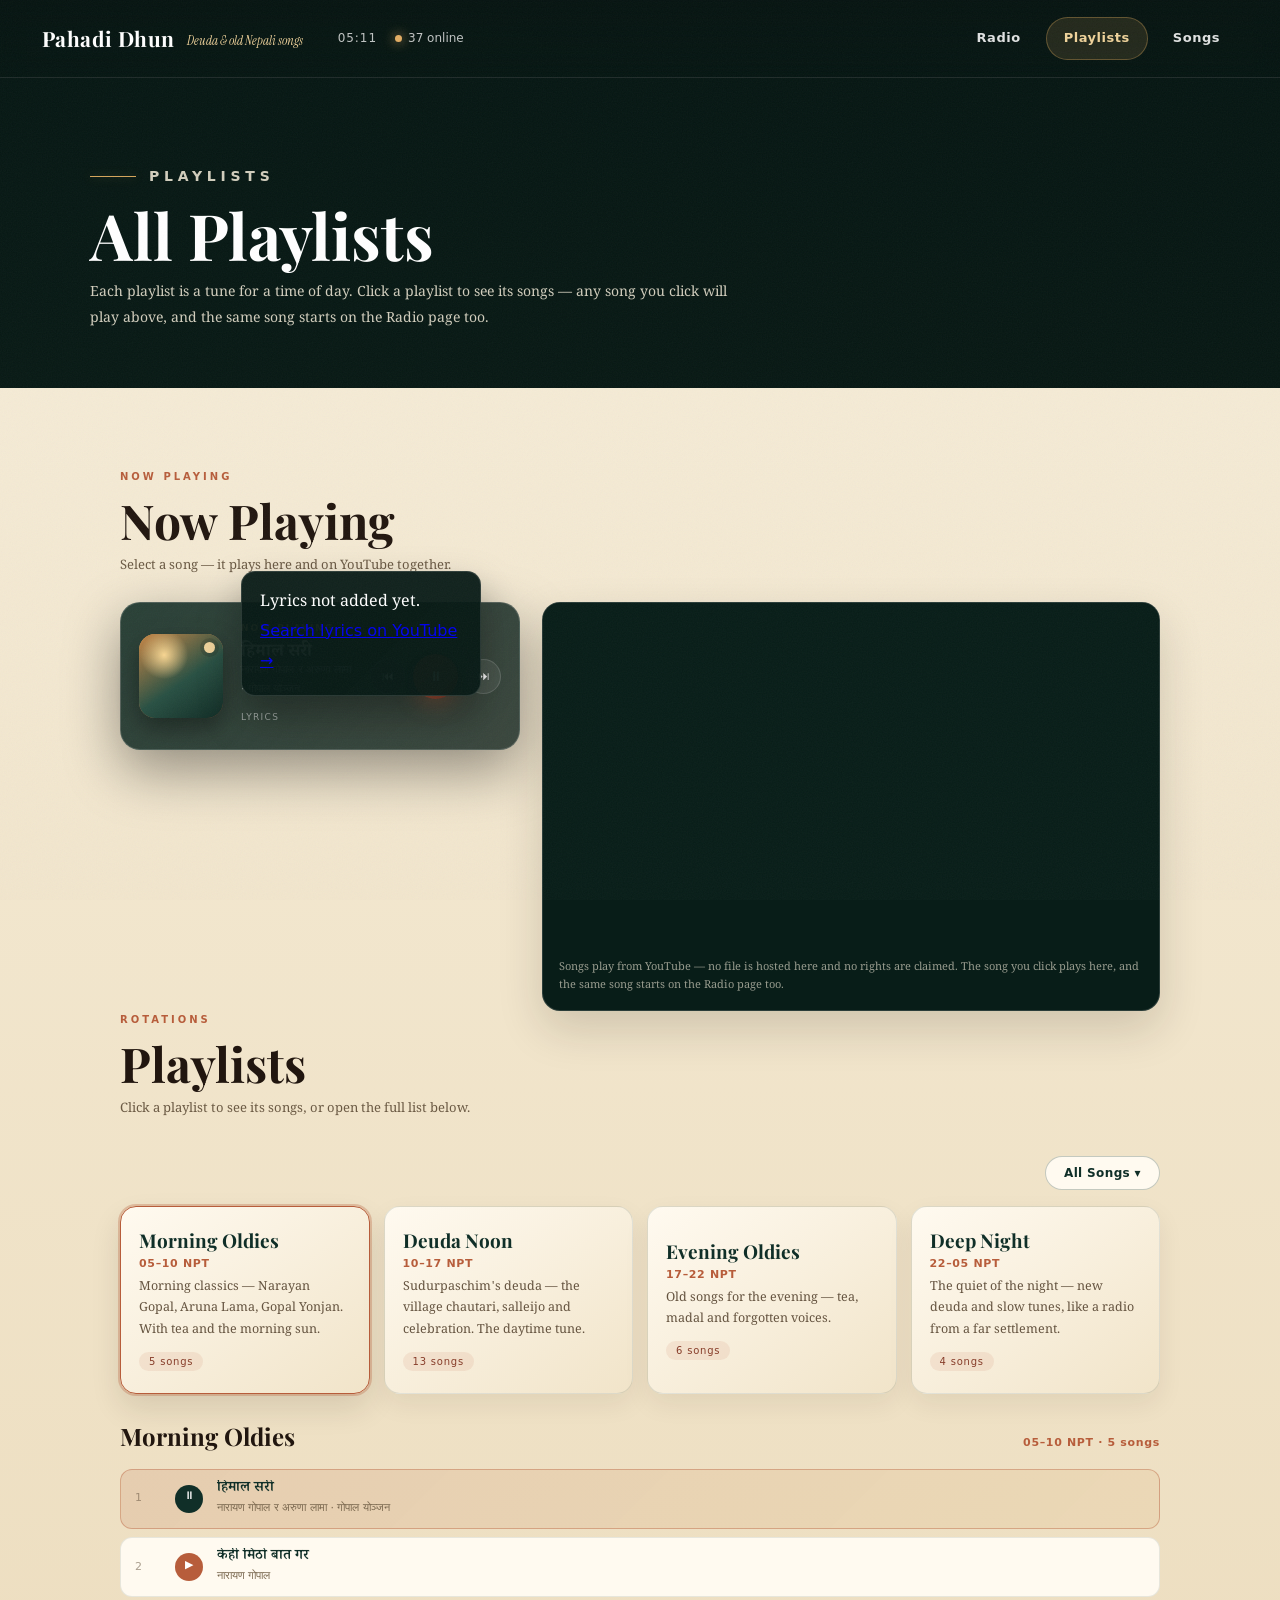
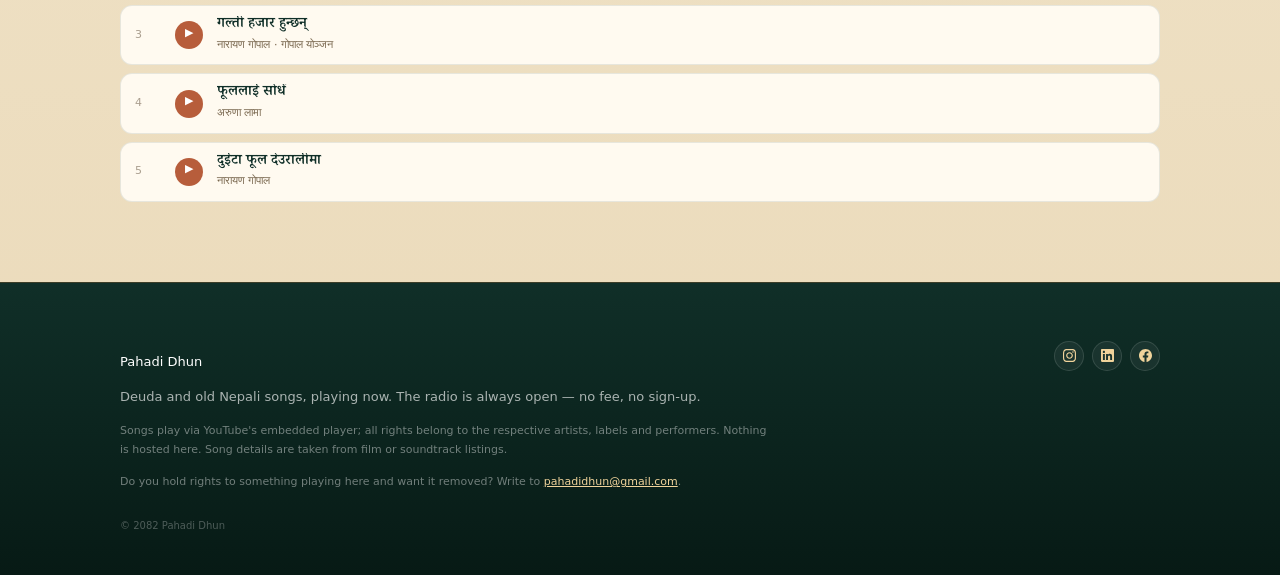
==== playlists.html @ c0a80d2a "Pahadi Dhun — deuda & old Nepali songs radio site" ====
<!DOCTYPE html>
<html lang="en">
<head>
<meta charset="UTF-8">
<meta name="viewport" content="width=device-width, initial-scale=1.0">
<title>Pahadi Dhun · Playlists</title>
<meta name="description" content="Pahadi Dhun — all playlists and songs. Sudurpaschimeli deuda and old Nepali songs. Click any song to play it from YouTube.">
<link rel="preconnect" href="https://fonts.googleapis.com">
<link rel="preconnect" href="https://fonts.gstatic.com" crossorigin>
<link href="https://fonts.googleapis.com/css2?family=Noto+Serif+Devanagari:wght@400;500;600;700&family=Instrument+Serif:ital@0;1&family=Playfair+Display:wght@500;600;700&display=swap" rel="stylesheet">
<link rel="stylesheet" href="styles.css">
<style>
/* ============ PLAYLISTS PAGE ============ */

.page-hero {
  padding: 150px 30px 55px;
  color: white;
  background:
    linear-gradient(180deg, rgba(5,20,17,.9), rgba(7,22,18,.84)),
    linear-gradient(135deg, #102f28, #081d18);
}
.page-hero-inner {
  max-width: 1100px;
  margin: 0 auto;
}
.page-hero .hero-eyebrow {
  margin-bottom: 12px;
}
.page-hero h1 {
  font-size: clamp(2.4rem, 6vw, 4rem);
  line-height: 1.05;
  color: white;
}
.page-hero p {
  max-width: 640px;
  margin-top: 14px;
  font-size: 14px;
  line-height: 1.8;
  color: rgba(255,247,227,.82);
}

.sub {
  display: block;
  margin-top: 8px;
  font-size: 13px;
  color: #6b5a44;
}

/* ---- player (override square layout from styles.css) ---- */
.player .section-head {
  margin-bottom: 24px;
}
.player-grid {
  display: grid;
  grid-template-columns: minmax(0, 400px) minmax(0, 1fr);
  gap: 22px;
  align-items: start;
}
.player .now-card {
  width: auto;
  height: auto;
  display: grid;
  grid-template-columns: 84px minmax(0, 1fr) auto;
  align-items: center;
  gap: 6px 18px;
  padding: 18px;
  border-radius: 20px;
}
.player .art {
  grid-column: 1;
  grid-row: 1 / 3;
  width: 84px;
  height: 84px;
}
.player .now-text {
  grid-column: 2;
  grid-row: 1;
  width: auto;
  text-align: left;
}
.player .now-text h3 {
  font-size: 18px;
}
.player .controls {
  grid-column: 3;
  grid-row: 1 / 3;
  flex-direction: row;
  justify-content: flex-end;
  width: auto;
  gap: 8px;
  align-self: center;
}
.player .lyrics {
  grid-column: 2;
  grid-row: 2;
  text-align: left;
  justify-self: start;
}
.player .lyrics-body {
  left: 0;
  right: auto;
  transform: none;
  bottom: calc(100% + 8px);
}

/* ---- youtube ---- */
.yt-wrap {
  border-radius: 18px;
  overflow: hidden;
  background: #081d18;
  border: 1px solid rgba(255,255,255,.14);
  box-shadow: 0 18px 45px rgba(30,22,12,.16);
}
.yt-wrap #player {
  position: relative;
  width: 100%;
  aspect-ratio: 16 / 9;
  background: #081d18;
}
.yt-wrap iframe {
  position: absolute;
  top: 0;
  left: 0;
  width: 100%;
  height: 100%;
  border: none;
}
.yt-note {
  padding: 10px 16px 14px;
  font-size: 11px;
  line-height: 1.65;
  color: rgba(255,247,227,.58);
}

/* ---- toolbar ---- */
.pl-toolbar {
  display: flex;
  justify-content: flex-end;
  margin-bottom: 16px;
}
.all-btn {
  border: 1px solid rgba(23,53,45,.25);
  background: #fffaf0;
  color: var(--forest);
  font-family: var(--font-ui);
  font-size: 12px;
  font-weight: 700;
  letter-spacing: .03em;
  padding: 9px 18px;
  border-radius: 30px;
  cursor: pointer;
  transition: .2s ease;
}
.all-btn:hover {
  background: var(--forest);
  color: white;
}
.all-btn.on {
  background: var(--clay);
  color: white;
  border-color: transparent;
}

/* ---- playlist cards ---- */
.pl-grid {
  display: grid;
  grid-template-columns: repeat(auto-fit, minmax(210px, 1fr));
  gap: 14px;
}
.pl-card {
  display: block;
  text-align: left;
  cursor: pointer;
  padding: 20px 18px;
  border-radius: 16px;
  background: linear-gradient(145deg, #fffaf0, #f1e4c9);
  border: 1px solid rgba(23,53,45,.12);
  box-shadow: 0 10px 26px rgba(40,30,20,.07);
  color: var(--forest);
  font-family: inherit;
  transition: transform .22s ease, box-shadow .22s ease, border-color .22s ease;
}
.pl-card:hover {
  transform: translateY(-4px);
  box-shadow: 0 18px 38px rgba(40,30,20,.14);
}
.pl-card.active {
  border-color: var(--clay);
  box-shadow: 0 0 0 2px rgba(183,93,59,.3), 0 14px 30px rgba(40,30,20,.12);
}
.pl-card h3 {
  font-size: 19px;
  margin-bottom: 4px;
}
.pl-time {
  font-family: var(--font-ui);
  font-size: 11px;
  font-weight: 700;
  letter-spacing: .06em;
  color: var(--clay);
}
.pl-blurb {
  margin-top: 8px;
  font-size: 12.5px;
  line-height: 1.7;
  color: #655440;
}
.pl-count {
  display: inline-block;
  margin-top: 10px;
  font-family: var(--font-ui);
  font-size: 10px;
  letter-spacing: .08em;
  color: var(--clay-dark);
  background: rgba(183,93,59,.1);
  padding: 4px 10px;
  border-radius: 20px;
}

/* ---- songs ---- */
.pl-body {
  margin-top: 22px;
}
.pl-open-head {
  display: flex;
  align-items: baseline;
  justify-content: space-between;
  gap: 12px;
  flex-wrap: wrap;
  margin-bottom: 12px;
}
.pl-open-head h3 {
  font-size: 24px;
}
.song-list {
  display: flex;
  flex-direction: column;
  gap: 8px;
}
.song {
  display: grid;
  grid-template-columns: 28px 30px minmax(0, 1fr) auto;
  align-items: center;
  gap: 12px;
  padding: 10px 14px;
  border-radius: 12px;
  background: #fffaf0;
  border: 1px solid rgba(23,53,45,.1);
  cursor: pointer;
  transition: .18s ease;
}
.song:hover {
  background: #f7efdc;
  transform: translateX(3px);
}
.song.playing {
  background: linear-gradient(135deg, rgba(183,93,59,.14), rgba(214,165,91,.12));
  border-color: rgba(183,93,59,.4);
}
.song-num {
  font-family: var(--font-ui);
  font-size: 11px;
  color: rgba(101,84,64,.55);
}
.song-play {
  display: inline-flex;
  align-items: center;
  justify-content: center;
  width: 28px;
  height: 28px;
  border-radius: 50%;
  font-size: 11px;
  background: var(--clay);
  color: white;
}
.song.playing .song-play {
  background: var(--forest);
}
.song-body {
  min-width: 0;
}
.song-title {
  font-size: 14.5px;
  line-height: 1.35;
  font-weight: 600;
  color: var(--forest);
  white-space: nowrap;
  overflow: hidden;
  text-overflow: ellipsis;
}
.song-artist {
  font-family: var(--font-ui);
  font-size: 11px;
  color: #7a684f;
}
.song-rot {
  font-family: var(--font-ui);
  font-size: 9px;
  text-transform: uppercase;
  letter-spacing: .08em;
  color: var(--clay-dark);
  background: rgba(183,93,59,.1);
  padding: 4px 9px;
  border-radius: 20px;
  white-space: nowrap;
}

@media (max-width: 900px) {
  .page-hero {
    padding: 140px 24px 45px;
  }
  .player-grid {
    grid-template-columns: 1fr;
  }
  .song {
    grid-template-columns: 24px 26px minmax(0, 1fr);
  }
  .song-rot {
    display: none;
  }
}

@media (max-width: 650px) {
  .page-hero {
    padding: 125px 18px 40px;
  }
  .player .now-card {
    grid-template-columns: 64px minmax(0, 1fr);
  }
  .player .art {
    grid-row: 1 / 3;
    width: 64px;
    height: 64px;
  }
  .player .now-text {
    grid-column: 2;
    grid-row: 1;
  }
  .player .controls {
    grid-column: 1 / -1;
    grid-row: 3;
    justify-content: center;
  }
  .player .lyrics {
    grid-column: 1 / -1;
    grid-row: 4;
    justify-self: start;
  }
  .song {
    grid-template-columns: 22px 26px minmax(0, 1fr);
    gap: 9px;
    padding: 9px 11px;
  }
  .song-title {
    font-size: 13px;
  }
  .all-btn {
    font-size: 11px;
    padding: 8px 14px;
  }
}
</style>
</head>
<body>

<header class="topbar">
  <a class="brand" href="index.html#radio">
    <span class="brand-mark" aria-hidden="true">Pahadi Dhun</span>
    <span class="brand-en">Deuda &amp; old Nepali songs</span>
  </a>
  <div class="topbar-meta">
    <span class="clock" id="clock">--:--</span>
    <span class="online" id="online">— online</span>
  </div>
  <nav class="topnav">
    <a href="index.html#radio">Radio</a>
    <a href="playlists.html" class="active">Playlists</a>
    <a href="playlists.html#songs">Songs</a>
  </nav>
</header>

<div class="page-hero">
  <div class="page-hero-inner">
    <p class="hero-eyebrow">Playlists</p>
    <h1>All Playlists</h1>
    <p>Each playlist is a tune for a time of day. Click a playlist to see its songs — any song you click will play above, and the same song starts on the Radio page too.</p>
  </div>
</div>

<main>
  <section class="player" id="player">
    <div class="section-head">
      <span class="kicker">Now playing</span>
      <h2>Now Playing</h2>
      <span class="sub">Select a song — it plays here and on YouTube together.</span>
    </div>
    <div class="player-grid">
      <div class="now-card">
        <div class="art" id="artWrap">
          <div class="art-inner" id="artInner">
            <span class="disc-hole"></span>
          </div>
        </div>
        <div class="now-text">
          <p class="now-label">Now playing</p>
          <h3 id="nowTitle">—</h3>
          <p class="now-artist" id="nowArtist">—</p>
        </div>
        <div class="controls">
          <button class="ctl" id="btnPrev" aria-label="Previous song">⏮</button>
          <button class="ctl primary" id="btnPlay" aria-label="Play / Pause">⏸</button>
          <button class="ctl" id="btnNext" aria-label="Next song">⏭</button>
        </div>
        <div class="lyrics" id="lyrics">
          <button type="button" class="lyrics-toggle" id="lyricsToggle">Lyrics</button>
          <div class="lyrics-body" id="lyricsBody"></div>
        </div>
      </div>
      <div class="yt-wrap">
        <div id="player"></div>
        <p class="yt-note">Songs play from YouTube — no file is hosted here and no rights are claimed. The song you click plays here, and the same song starts on the Radio page too.</p>
      </div>
    </div>
  </section>

  <section id="songs">
    <div class="section-head">
      <span class="kicker">Rotations</span>
      <h2>Playlists</h2>
      <span class="sub">Click a playlist to see its songs, or open the full list below.</span>
    </div>
    <div class="pl-toolbar">
      <button type="button" class="all-btn" id="btnAllSongs">All Songs ▾</button>
    </div>
    <div id="playlistBlocks"></div>
  </section>
</main>

<footer>
  <div class="footer-inner">
    <p class="footer-brand">Pahadi Dhun</p>
    <p>Deuda and old Nepali songs, playing now. The radio is always open — no fee, no sign-up.</p>
    <div class="footer-social">
      <a href="#" aria-label="Instagram" target="_blank" rel="noopener">
        <svg viewBox="0 0 24 24"><path fill-rule="evenodd" clip-rule="evenodd" d="M12 0C8.74 0 8.333.015 7.053.072 5.775.132 4.905.333 4.14.63c-.789.306-1.459.717-2.126 1.384S.935 3.35.63 4.14C.333 4.905.131 5.775.072 7.053.012 8.333 0 8.74 0 12s.015 3.667.072 4.947c.06 1.277.261 2.148.558 2.913.306.788.717 1.459 1.384 2.126.667.666 1.336 1.079 2.126 1.384.766.296 1.636.499 2.913.558C8.333 23.988 8.74 24 12 24s3.667-.015 4.947-.072c1.277-.06 2.148-.262 2.913-.558.788-.306 1.459-.718 2.126-1.384.666-.667 1.079-1.335 1.384-2.126.296-.765.499-1.636.558-2.913.06-1.28.072-1.687.072-4.947s-.015-3.667-.072-4.947c-.06-1.277-.262-2.149-.558-2.913-.306-.789-.718-1.459-1.384-2.126C21.319 1.347 20.651.935 19.86.63c-.765-.297-1.636-.499-2.913-.558C15.667.012 15.26 0 12 0zm0 2.16c3.203 0 3.585.016 4.85.071 1.17.055 1.805.249 2.227.415.562.217.96.477 1.382.896.419.42.679.819.896 1.381.164.422.36 1.057.413 2.227.057 1.266.07 1.646.07 4.85s-.015 3.585-.074 4.85c-.061 1.17-.256 1.805-.421 2.227-.224.562-.479.96-.899 1.382-.419.419-.824.679-1.38.896-.42.164-1.065.36-2.235.413-1.274.057-1.649.07-4.859.07-3.211 0-3.586-.015-4.859-.074-1.171-.061-1.816-.256-2.236-.421-.569-.224-.96-.479-1.379-.899-.421-.419-.69-.824-.9-1.38-.165-.42-.359-1.065-.42-2.235-.045-1.26-.061-1.649-.061-4.844 0-3.196.016-3.586.061-4.861.061-1.17.255-1.814.42-2.234.21-.57.479-.96.9-1.381.419-.419.81-.689 1.379-.898.42-.166 1.051-.361 2.221-.421 1.275-.045 1.65-.06 4.859-.06l.045.03zm0 3.678c-3.405 0-6.162 2.76-6.162 6.162 0 3.405 2.76 6.162 6.162 6.162 3.405 0 6.162-2.76 6.162-6.162 0-3.405-2.76-6.162-6.162-6.162zM12 16c-2.21 0-4-1.79-4-4s1.79-4 4-4 4 1.79 4 4-1.79 4-4 4zm7.846-10.405c0 .795-.646 1.44-1.44 1.44-.795 0-1.44-.646-1.44-1.44 0-.794.646-1.439 1.44-1.439.793-.001 1.44.645 1.44 1.439z"/></svg>
      </a>
      <a href="#" aria-label="LinkedIn" target="_blank" rel="noopener">
        <svg viewBox="0 0 24 24"><path fill-rule="evenodd" clip-rule="evenodd" d="M20.447 20.452h-3.554v-5.569c0-1.328-.027-3.037-1.852-3.037-1.853 0-2.136 1.445-2.136 2.939v5.667H9.351V9h3.414v1.561h.046c.477-.9 1.637-1.85 3.37-1.85 3.601 0 4.267 2.37 4.267 5.455v6.286zM5.337 7.433c-1.144 0-2.063-.926-2.063-2.065 0-1.138.92-2.063 2.063-2.063 1.14 0 2.064.925 2.064 2.063 0 1.139-.925 2.065-2.064 2.065zm1.782 13.019H3.555V9h3.564v11.452zM22.225 0H1.771C.792 0 0 .774 0 1.729v20.542C0 23.227.792 24 1.771 24h20.451C23.2 24 24 23.227 24 22.271V1.729C24 .774 23.2 0 22.222 0h.003z"/></svg>
      </a>
      <a href="#" aria-label="Facebook" target="_blank" rel="noopener">
        <svg viewBox="0 0 24 24"><path fill-rule="evenodd" clip-rule="evenodd" d="M24 12.073c0-6.627-5.373-12-12-12s-12 5.373-12 12c0 5.99 4.388 10.954 10.125 11.854v-8.385H7.078v-3.47h3.047V9.43c0-3.007 1.792-4.669 4.533-4.669 1.312 0 2.686.235 2.686.235v2.953H15.83c-1.491 0-1.956.925-1.956 1.874v2.25h3.328l-.532 3.47h-2.796v8.385C19.612 23.027 24 18.062 24 12.073z"/></svg>
      </a>
    </div>
    <p class="small">Songs play via YouTube's embedded player; all rights belong to the respective artists, labels and performers. Nothing is hosted here. Song details are taken from film or soundtrack listings.</p>
    <p class="small">Do you hold rights to something playing here and want it removed? Write to <a href="mailto:pahadidhun@gmail.com">pahadidhun@gmail.com</a>.</p>
    <p class="tiny">© 2082 Pahadi Dhun</p>
  </div>
</footer>

<script src="songs.js"></script>
<script src="playlists.js"></script>
</body>
</html>
---- styles.css ----
/* =========================================================
   PAHADI DHUN
   CINEMATIC HILL RADIO WEBSITE
   ========================================================= */

:root {
  --ink: #21160f;

  --paper: #ead9b8;
  --paper-2: #f7efdc;
  --cream: #f8f0dd;

  --forest: #102f28;
  --forest-dark: #081d18;

  --gold: #d6a55b;
  --gold-light: #f0d39b;

  --clay: #b75d3b;
  --clay-dark: #873d2a;

  --white: #fffaf0;

  --line: rgba(255,255,255,.16);

  --font-ui:
    "Segoe UI",
    system-ui,
    -apple-system,
    sans-serif;
}


/* =========================================================
   RESET
   ========================================================= */

* {
  margin: 0;
  padding: 0;
  box-sizing: border-box;
}

html {
  scroll-behavior: smooth;
  scroll-padding-top: 80px;
}

body {
  font-family:
    "Noto Serif Devanagari",
    Georgia,
    serif;

  color: var(--ink);

  background:
    linear-gradient(
      180deg,
      #f7efdc,
      #ead9b8
    );

  line-height: 1.7;

  overflow-x: hidden;
}


/* =========================================================
   TYPOGRAPHY
   ========================================================= */

h1,
h2,
h3,
.brand-mark,
.footer-brand {
  font-family:
    "Playfair Display",
    "Noto Serif Devanagari",
    Georgia,
    serif;
}

button,
a {
  font-family: var(--font-ui);
}


/* =========================================================
   FILM GRAIN
   ========================================================= */

body::after {
  content: "";

  position: fixed;
  inset: 0;

  pointer-events: none;

  z-index: 9999;

  opacity: .045;

  background-image:
    url("data:image/svg+xml,%3Csvg xmlns='http://www.w3.org/2000/svg' width='180' height='180'%3E%3Cfilter id='n'%3E%3CfeTurbulence type='fractalNoise' baseFrequency='.8' numOctaves='2' stitchTiles='stitch'/%3E%3C/filter%3E%3Crect width='100%25' height='100%25' filter='url(%23n)'/%3E%3C/svg%3E");
}


/* =========================================================
   TOP BAR
   ========================================================= */

.topbar {

  position: fixed;

  top: 0;
  left: 0;
  right: 0;

  z-index: 100;

  height: 78px;

  display: flex;

  align-items: center;

  padding: 0 42px;

  gap: 35px;

  color: white;

  background:
    linear-gradient(
      180deg,
      rgba(7,20,17,.78),
      rgba(7,20,17,.20)
    );

  backdrop-filter: blur(10px);

  -webkit-backdrop-filter: blur(10px);

  border-bottom:
    1px solid rgba(255,255,255,.10);

  transition:
    background .3s ease;
}


/* brand */

.brand {

  display: flex;

  align-items: center;

  gap: 12px;

  text-decoration: none;

  color: white;

  min-width: 230px;
}

.brand-symbol {

  color: var(--gold);

  font-size: 30px;

  line-height: 1;
}

.brand-text {

  display: flex;

  flex-direction: column;

  line-height: 1.05;
}

.brand-mark {

  font-size: 21px;

  font-weight: 700;

  letter-spacing: .02em;
}

.brand-en {

  margin-top: 5px;

  font-family:
    "Instrument Serif",
    Georgia,
    serif;

  font-style: italic;

  color: var(--gold-light);

  font-size: 13px;
}


/* navigation */

.topnav {

  display: flex;

  align-items: center;

  gap: 7px;

  margin-left: auto;
}

.topnav a {

  color: rgba(255,255,255,.88);

  text-decoration: none;

  font-size: 13px;

  font-weight: 600;

  letter-spacing: .04em;

  padding: 9px 17px;

  border-radius: 30px;

  border:
    1px solid transparent;

  transition:
    .25s ease;
}

.topnav a:hover {

  color: white;

  background:
    rgba(255,255,255,.10);
}

.topnav a.active {

  color: var(--gold-light);

  background:
    rgba(214,165,91,.14);

  border-color:
    rgba(214,165,91,.35);
}


/* clock */

.topbar-meta {

  display: flex;

  align-items: center;

  gap: 18px;

  font-family: var(--font-ui);

  font-size: 12px;

  color:
    rgba(255,255,255,.75);

  white-space: nowrap;
}

.clock {

  letter-spacing: .08em;
}

.online::before {

  content: "";

  display: inline-block;

  width: 7px;
  height: 7px;

  margin-right: 6px;

  border-radius: 50%;

  background: #e2ad63;

  box-shadow:
    0 0 12px rgba(226,173,99,.9);

  animation:
    onlinePulse 2s infinite;
}

@keyframes onlinePulse {

  0%,100% {
    opacity: 1;
  }

  50% {
    opacity: .4;
  }
}


/* =========================================================
   HERO
   ========================================================= */

.hero {

  position: relative;

  min-height: 100vh;

  min-height: 900px;

  display: flex;

  flex-direction: column;

  justify-content: center;

  overflow: hidden;

  color: white;

  padding:
    130px
    clamp(30px, 7vw, 110px)
    50px;
}


/* actual uploaded image */

.hero-background {

  position: absolute;

  inset: 0;

  z-index: 0;

  background-image:
    url("images/sudur.png");

  background-size: cover;

  background-position:
    center center;

  background-repeat: no-repeat;

  transform: scale(1.01);

}


/* cinematic color treatment */

.hero-overlay {

  position: absolute;

  inset: 0;

  z-index: 1;

  background:

    linear-gradient(
      90deg,
      rgba(5,22,18,.80) 0%,
      rgba(8,28,22,.42) 35%,
      rgba(8,28,22,.08) 72%,
      rgba(5,18,15,.28) 100%
    ),

    linear-gradient(
      180deg,
      rgba(5,20,17,.40) 0%,
      transparent 25%,
      transparent 52%,
      rgba(7,20,16,.76) 100%
    );
}


/* golden cinematic glow */

.hero::before {

  content: "";

  position: absolute;

  width: 700px;
  height: 700px;

  left: -230px;
  top: 10%;

  z-index: 2;

  background:
    radial-gradient(
      circle,
      rgba(241,167,72,.22),
      transparent 68%
    );

  pointer-events: none;
}


/* subtle grain */

.hero-grain {

  position: absolute;

  inset: 0;

  z-index: 3;

  pointer-events: none;

  opacity: .12;

  background-image:
    url("data:image/svg+xml,%3Csvg xmlns='http://www.w3.org/2000/svg' width='150' height='150'%3E%3Cfilter id='noise'%3E%3CfeTurbulence type='fractalNoise' baseFrequency='.9' numOctaves='2'/%3E%3C/filter%3E%3Crect width='100%25' height='100%25' filter='url(%23noise)' opacity='.35'/%3E%3C/svg%3E");
}


/* =========================================================
   HERO CONTENT
   ========================================================= */

.hero-content {

  position: relative;

  z-index: 10;

  width: min(700px, 100%);

  margin-top: -90px;
}


/* eyebrow */

.hero-eyebrow {

  display: flex;

  align-items: center;

  gap: 13px;

  margin-bottom: 20px;

  font-family: var(--font-ui);

  font-size: 11px;

  font-weight: 700;

  letter-spacing: .34em;

  text-transform: uppercase;

  color: var(--gold-light);
}

.hero-eyebrow::before {

  content: "";

  width: 46px;

  height: 1px;

  background: var(--gold);

  box-shadow:
    0 0 10px rgba(214,165,91,.4);
}


/* main title */

.hero h1 {

  font-size:
    clamp(4rem, 9vw, 8.5rem);

  line-height: .92;

  font-weight: 700;

  letter-spacing: -.045em;

  color: white;

  text-shadow:
    0 8px 40px rgba(0,0,0,.45);
}


/* tagline */

.hero-tagline {

  margin-top: 18px;

  font-family:
    "Instrument Serif",
    Georgia,
    serif;

  font-style: italic;

  font-size:
    clamp(1.8rem, 4vw, 3rem);

  line-height: 1;

  color: var(--gold-light);

  text-shadow:
    0 3px 22px rgba(0,0,0,.45);
}


/* description */

.hero-sub {

  max-width: 570px;

  margin-top: 23px;

  font-size: 15px;

  line-height: 1.8;

  color:
    rgba(255,247,227,.88);

  text-shadow:
    0 2px 12px rgba(0,0,0,.55);
}


/* =========================================================
   BADGES
   ========================================================= */

.hero-badges {

  display: flex;

  flex-wrap: wrap;

  gap: 9px;

  margin-top: 25px;
}

.badge {

  display: inline-flex;

  align-items: center;

  gap: 7px;

  padding: 8px 15px;

  border-radius: 30px;

  font-family: var(--font-ui);

  font-size: 11px;

  letter-spacing: .05em;

  color:
    rgba(255,255,255,.88);

  background:
    rgba(9,29,24,.34);

  border:
    1px solid rgba(255,255,255,.20);

  backdrop-filter:
    blur(8px);

  -webkit-backdrop-filter:
    blur(8px);
}

.badge strong {

  color: var(--gold-light);
}


/* =========================================================
   CTA
   ========================================================= */

.cta {

  display: inline-flex;

  align-items: center;

  gap: 13px;

  margin-top: 28px;

  padding: 13px 24px;

  border-radius: 40px;

  color: white;

  text-decoration: none;

  font-family: var(--font-ui);

  font-size: 13px;

  font-weight: 700;

  letter-spacing: .03em;

  background:
    linear-gradient(
      135deg,
      var(--clay),
      var(--clay-dark)
    );

  box-shadow:
    0 14px 32px rgba(0,0,0,.32);

  transition:
    transform .25s ease,
    box-shadow .25s ease;
}

.cta:hover {

  transform:
    translateY(-3px);

  box-shadow:
    0 19px 38px rgba(0,0,0,.42);
}

.cta-arrow {

  font-size: 18px;

  transition:
    transform .25s ease;
}

.cta:hover .cta-arrow {

  transform:
    translateX(4px);
}


/* =========================================================
   CATEGORY BUTTONS (HERO)
   ========================================================= */

.hero-cats {

  position: absolute;

  left: clamp(30px, 7vw, 110px);

  bottom: 40px;

  z-index: 15;

  display: flex;

  flex-wrap: wrap;

  gap: 8px;

  max-width: 46vw;
}

.hero-cat {

  display: inline-flex;

  align-items: center;

  gap: 6px;

  border:
    1px solid rgba(255,255,255,.22);

  background:
    rgba(9,29,24,.45);

  backdrop-filter:
    blur(8px);

  -webkit-backdrop-filter:
    blur(8px);

  color:
    rgba(255,247,227,.92);

  font-family: var(--font-ui);

  font-size: 11px;

  font-weight: 600;

  letter-spacing: .04em;

  padding: 6px 13px;

  border-radius: 30px;

  cursor: pointer;

  transition:
    transform .2s ease,
    background .2s ease,
    box-shadow .2s ease;
}

.hero-cat:hover {

  background:
    rgba(214,165,91,.22);

  transform:
    translateY(-2px);
}

.hero-cat.active {

  color: white;

  border-color: transparent;

  background:
    linear-gradient(
      135deg,
      var(--clay),
      var(--clay-dark)
    );

  box-shadow:
    0 6px 18px rgba(183,93,59,.35);
}

.hero-cat-count {

  color: var(--gold-light);

  font-size: 9px;

  opacity: .85;
}


/* =========================================================
   PLAYER
   ========================================================= */

.player-section {

  position: absolute;

  z-index: 20;

  left: auto;

  right: clamp(30px, 7vw, 110px);

  bottom: 40px;
}

.player-grid {

  width: auto;
}


/* glass player */

.now-card {

  display: flex;

  flex-direction: column;

  align-items: center;

  justify-content: space-between;

  width: 270px;
  height: 270px;

  gap: 4px;

  padding: 16px 18px 14px;

  border-radius: 26px;

  color: white;

  background:
    linear-gradient(
      135deg,
      rgba(12,40,33,.88),
      rgba(7,26,22,.78)
    );

  border:
    1px solid rgba(255,255,255,.16);

  box-shadow:
    0 20px 55px rgba(0,0,0,.4);

  backdrop-filter:
    blur(18px) saturate(1.2);

  -webkit-backdrop-filter:
    blur(18px) saturate(1.2);
}


/* =========================================================
   ALBUM ART
   ========================================================= */

.art {

  position: relative;

  width: 74px;
  height: 74px;

  overflow: hidden;

  flex-shrink: 0;

  border-radius: 16px;

  background:
    linear-gradient(
      145deg,
      #d5a05c,
      #743a29
    );

  box-shadow:
    0 10px 25px rgba(0,0,0,.4);
}

.art-inner {

  position: absolute;

  inset: 0;

  overflow: hidden;

  background:

    radial-gradient(
      circle at 30% 25%,
      rgba(255,220,150,.95),
      transparent 28%
    ),

    linear-gradient(
      145deg,
      #c88645,
      #285043 55%,
      #102b24
    );
}

.art-overlay {

  position: absolute;

  inset: 0;

  background:
    linear-gradient(
      180deg,
      transparent 25%,
      rgba(0,0,0,.62)
    );
}

.art-title {

  position: absolute;

  left: 9px;
  bottom: 8px;

  display: flex;

  flex-direction: column;

  color: white;

  line-height: .85;

  text-shadow:
    0 2px 10px rgba(0,0,0,.5);
}

.art-title span {

  font-family: var(--font-ui);

  font-size: 5px;

  letter-spacing: .22em;
}

.art-title strong {

  font-family:
    "Playfair Display",
    Georgia,
    serif;

  font-size: 12px;

  letter-spacing: .03em;
}

.disc-hole {

  position: absolute;

  width: 11px;
  height: 11px;

  top: 8px;
  right: 8px;

  border-radius: 50%;

  background:
    var(--gold-light);

  box-shadow:
    0 0 0 4px rgba(0,0,0,.12);
}


/* =========================================================
   SONG INFORMATION
   ========================================================= */

.now-body {

  min-width: 0;

  width: 100%;

  text-align: center;
}

.now-label {

  font-family: var(--font-ui);

  font-size: 9px;

  font-weight: 700;

  letter-spacing: .22em;

  text-transform: uppercase;

  color: var(--gold-light);
}

.now-text h3 {

  margin-top: 3px;

  font-size: 16px;

  line-height: 1.2;

  white-space: nowrap;

  overflow: hidden;

  text-overflow: ellipsis;
}

.now-artist {

  color:
    rgba(255,255,255,.65);

  font-family: var(--font-ui);

  font-size: 11px;
}

.now-sub {

  display: flex;

  align-items: center;

  justify-content: center;

  gap: 8px;

  margin-top: 3px;
}

.now-rotation {

  color:
    rgba(255,255,255,.48);

  font-family: var(--font-ui);

  font-size: 9px;

  text-transform: uppercase;

  letter-spacing: .12em;
}


/* =========================================================
   EQUALIZER
   ========================================================= */

.eq {

  display: inline-flex;

  align-items: flex-end;

  gap: 2px;

  height: 11px;
}

.eq i {

  width: 3px;

  height: 100%;

  border-radius: 3px;

  background: var(--clay);

  animation:
    equalizer 1s ease-in-out infinite;

  animation-play-state: paused;
}

.eq i:nth-child(2) {
  animation-delay: .15s;
}

.eq i:nth-child(3) {
  animation-delay: .30s;
}

.eq i:nth-child(4) {
  animation-delay: .45s;
}

.art.playing ~ .now-body .eq i {
  animation-play-state: running;
}

@keyframes equalizer {

  0%,100% {
    transform: scaleY(.25);
  }

  50% {
    transform: scaleY(1);
  }
}


/* =========================================================
   PROGRESS
   ========================================================= */

.progress {

  display: flex;

  align-items: center;

  gap: 8px;

  margin-top: 2px;

  width: 100%;
}

.progress-time {

  font-family: var(--font-ui);

  font-size: 8px;

  color:
    rgba(255,255,255,.42);

  white-space: nowrap;
}

.progress-track {

  flex: 1;

  height: 3px;

  overflow: hidden;

  border-radius: 20px;

  background:
    rgba(255,255,255,.14);
}

.progress-fill {

  display: block;

  width: 34%;

  height: 100%;

  background:
    linear-gradient(
      90deg,
      var(--clay),
      var(--gold)
    );
}


/* =========================================================
   CONTROLS
   ========================================================= */

.controls {

  display: flex;

  flex-direction: column;

  align-items: center;

  gap: 4px;

  width: 100%;
}

.controls-meta {

  display: flex;

  align-items: center;

  justify-content: space-between;

  gap: 12px;

  width: 100%;
}

.controls-main {

  display: flex;

  align-items: center;

  gap: 8px;
}


/* buttons */

.ctl {

  width: 35px;
  height: 35px;

  display: inline-flex;

  align-items: center;
  justify-content: center;

  border-radius: 50%;

  border:
    1px solid rgba(255,255,255,.15);

  color: white;

  background:
    rgba(255,255,255,.07);

  cursor: pointer;

  font-size: 12px;

  transition:
    .2s ease;
}

.ctl:hover {

  background:
    rgba(255,255,255,.16);

  transform:
    translateY(-2px);
}

.ctl.primary {

  width: 45px;
  height: 45px;

  font-size: 14px;

  border: none;

  background:
    linear-gradient(
      135deg,
      var(--clay),
      var(--clay-dark)
    );

  box-shadow:
    0 7px 20px rgba(183,93,59,.4);
}


/* live */

.live {

  display: flex;

  align-items: center;

  gap: 6px;

  font-family: var(--font-ui);

  font-size: 9px;

  font-weight: 700;

  text-transform: uppercase;

  letter-spacing: .15em;

  color: var(--gold-light);
}

.live-dot {

  width: 6px;
  height: 6px;

  border-radius: 50%;

  background: var(--clay);

  box-shadow:
    0 0 10px rgba(183,93,59,.9);

  animation:
    livePulse 1.8s infinite;
}

@keyframes livePulse {

  0%,100% {
    opacity: 1;
  }

  50% {
    opacity: .4;
  }
}


/* =========================================================
   LYRICS
   ========================================================= */

.lyrics {

  position: relative;

  text-align: center;

  margin-top: 0;
}

.lyrics-toggle {

  border: none;

  background: none;

  color:
    rgba(255,255,255,.55);

  cursor: pointer;

  font-family: var(--font-ui);

  font-size: 9px;

  text-transform: uppercase;

  letter-spacing: .15em;
}

.lyrics-toggle:hover {

  color: var(--gold-light);
}

.lyrics-body {

  display: none;

  position: absolute;

  left: 50%;

  right: auto;

  transform: translateX(-50%);

  bottom: calc(100% + 10px);

  width: 240px;

  max-height: 250px;

  overflow-y: auto;

  padding: 18px;

  border-radius: 14px;

  background:
    rgba(8,25,21,.96);

  border:
    1px solid rgba(255,255,255,.13);

  box-shadow:
    0 20px 40px rgba(0,0,0,.35);
}

.lyrics.open .lyrics-body {
  display: block;
}

.lyrics-text {

  color:
    rgba(255,255,255,.82);

  font-size: 13px;

  line-height: 1.9;
}


/* =========================================================
   HIDDEN PLAYER
   ========================================================= */

.player-hidden {

  position: absolute;

  width: 1px;
  height: 1px;

  left: -9999px;

  overflow: hidden;

  opacity: 0;

  pointer-events: none;
}


/* =========================================================
   REVEAL ANIMATION
   ========================================================= */

.reveal {

  opacity: 0;

  transform:
    translateY(22px);

  transition:
    opacity .8s cubic-bezier(.22,1,.36,1),
    transform .8s cubic-bezier(.22,1,.36,1);
}

.reveal.in {

  opacity: 1;

  transform: none;
}


/* =========================================================
   MAIN CONTENT
   ========================================================= */

main {

  max-width: 1100px;

  margin: auto;

  padding:
    80px 30px;
}

.story {

  margin: 0;

  color:
    var(--ink);

  background:
    transparent;

  border-top: none;
}

.story-inner {

  max-width: 1100px;

  margin: auto;

  padding:
    38px 30px 46px;

  text-align: center;
}

.story-inner .section-head,
.story-inner .story-grid {

  text-align: left;
}

.story .kicker {

  color: var(--clay);
}

.story .section-head h2 {

  color: var(--forest);

  font-size:
    clamp(1.5rem, 3.5vw, 2rem);

  line-height: 1.2;
}

/* story header row (title + slide button) */

.story-head {

  display: flex;

  align-items: flex-end;

  justify-content: space-between;

  gap: 16px;

  margin-bottom: 24px;
}

.story-head .section-head {

  margin-bottom: 0;
}

.story-slide-btn {

  margin-top: 0;

  padding: 9px 16px;

  font-size: 11px;

  gap: 8px;

  flex: 0 0 auto;
}

.section-head {

  margin-bottom: 35px;
}

.kicker {

  display: block;

  margin-bottom: 8px;

  color: var(--clay);

  font-family: var(--font-ui);

  font-size: 10px;

  font-weight: 700;

  letter-spacing: .3em;

  text-transform: uppercase;
}

.section-head h2 {

  font-size:
    clamp(2rem,5vw,3rem);

  line-height: 1.15;
}


/* story cards — sliding carousel */

.story-grid {

  display: flex;

  gap: 16px;

  padding:
    6px 2px 10px;

  overflow-x: auto;

  scroll-snap-type: x mandatory;

  scrollbar-width: none;

  -ms-overflow-style: none;
}

.story-grid::-webkit-scrollbar {

  display: none;
}

.story-grid .story-card {

  flex: 0 0 calc((100% - 48px) / 4);

  scroll-snap-align: start;
}

.story-card {

  padding: 24px 22px;

  border-radius: 16px;

  background:
    linear-gradient(
      145deg,
      #fffaf0,
      #f1e4c9
    );

  border:
    1px solid rgba(23,53,45,.12);

  box-shadow:
    0 12px 30px rgba(40,30,20,.08);

  transition:
    transform .25s ease,
    box-shadow .25s ease;
}

.story-card:hover {

  transform:
    translateY(-5px);

  box-shadow:
    0 20px 40px rgba(40,30,20,.14);
}

.story-card.accent {

  background:
    linear-gradient(
      145deg,
      #f7e4d6,
      #f5ecd9
    );
}

.story-tag {

  display: inline-block;

  margin-bottom: 10px;

  color: var(--clay);

  font-family: var(--font-ui);

  font-size: 10px;

  font-weight: 700;

  letter-spacing: .22em;

  text-transform: uppercase;
}

.story-card h3 {

  color: var(--forest);

  font-size: 18px;

  line-height: 1.3;

  margin-bottom: 8px;
}

.story-card p {

  color: #655440;

  font-size: 13px;

  line-height: 1.7;
}


/* =========================================================
   HOMESICK SECTION
   ========================================================= */

.story + .story {

  margin-top: 70px;
}

.homesick {

  margin-top: 70px;

  padding:
    60px 40px;

  text-align: center;

  color: white;

  border-radius: 26px;

  background:

    linear-gradient(
      160deg,
      rgba(16,47,40,.97),
      rgba(8,29,24,.97)
    ),

    radial-gradient(
      circle at 70% 20%,
      rgba(214,165,91,.18),
      transparent 60%
    );

  border:
    1px solid rgba(214,165,91,.28);

  box-shadow:
    0 24px 60px rgba(40,30,20,.18);
}

.homesick h2 {

  font-size:
    clamp(2rem,5vw,3rem);

  color: white;
}

.homesick-line {

  margin-top: 14px;

  font-family:
    "Instrument Serif",
    Georgia,
    serif;

  font-style: italic;

  font-size: 1.4rem;

  color: var(--gold-light);
}

.homesick p {

  max-width: 640px;

  margin: 18px auto 0;

  font-size: 14px;

  line-height: 1.9;

  color:
    rgba(255,247,227,.82);
}

.homesick .homesick-moods {

  font-family: var(--font-ui);

  font-size: 11px;

  letter-spacing: .12em;

  text-transform: uppercase;

  color: var(--gold-light);
}

.homesick .homesick-last {

  color: white;

  font-weight: 600;
}


/* =========================================================
   SLIDE BUTTON
   ========================================================= */

.slide-btn {

  display: inline-flex;

  align-items: center;

  gap: 10px;

  margin-top: 24px;

  padding: 13px 26px;

  border: none;

  border-radius: 40px;

  color: white;

  font-family: var(--font-ui);

  font-size: 13px;

  font-weight: 700;

  letter-spacing: .04em;

  background:
    linear-gradient(
      135deg,
      var(--clay),
      var(--clay-dark)
    );

  box-shadow:
    0 14px 32px rgba(0,0,0,.32);

  cursor: pointer;

  transition:
    transform .25s ease,
    box-shadow .25s ease;
}
.slide-btn:hover {

  transform:
    translateY(-3px);

  box-shadow:
    0 19px 38px rgba(0,0,0,.42);
}


/* =========================================================
   FOOTER
   ========================================================= */

footer {

  color:
    rgba(255,255,255,.65);

  background:
    linear-gradient(
      180deg,
      #102f28,
      #071a15
    );

  margin-top: 0;

  border-top:
    1px solid rgba(214,165,91,.25);
}

.footer-inner {

  position: relative;

  max-width: 1100px;

  margin: auto;

  padding:
    55px 30px 40px;
}

.footer-brand {

  color: white;

  font-size: 25px;
}

.footer-inner p {

  max-width: 650px;

  margin-top: 12px;

  font-family: var(--font-ui);

  font-size: 13px;

  line-height: 1.8;
}

.footer-inner .small {

  color:
    rgba(255,255,255,.42);

  font-size: 11px;
}

.footer-inner .tiny {

  color:
    rgba(255,255,255,.28);

  font-size: 10px;

  margin-top: 25px;
}

.footer-social {

  position: absolute;

  top: 58px;

  right: 30px;

  display: flex;

  gap: 8px;
}

.footer-social a {

  display: inline-flex;

  align-items: center;
  justify-content: center;

  width: 30px;
  height: 30px;

  border-radius: 50%;

  color: var(--gold-light);

  background:
    rgba(255,255,255,.05);

  border:
    1px solid rgba(255,255,255,.12);

  transition:
    transform .2s ease,
    color .2s ease,
    background .2s ease;
}

.footer-social a:hover {

  color: white;

  background:
    rgba(214,165,91,.25);

  transform:
    translateY(-2px);
}

.footer-social svg {

  width: 13px;
  height: 13px;

  fill: currentColor;
}

footer a {

  color: var(--gold-light);
}


/* =========================================================
   RESPONSIVE — TABLET
   ========================================================= */

@media (max-width: 900px) {

  .topbar {

    padding:
      0 20px;
  }

  .topbar-meta {

    display: none;
  }

  .hero {

    min-height: 100vh;

    padding:
      120px 30px 250px;
  }

  .hero-content {

    margin-top: 0;
  }

  .hero h1 {

    font-size:
      clamp(3.5rem,11vw,6rem);
  }

  .player-section {

    left: auto;

    right: 20px;

    bottom: 25px;
  }

  .hero-cats {

    left: 20px;

    bottom: 25px;

    max-width:
      calc(100vw - 290px);
  }

  .now-card {

    width: 240px;
    height: 240px;

    gap: 4px;

    padding: 14px 15px 12px;
  }

  .art {

    width: 70px;
    height: 70px;
  }

  .story-grid .story-card {

    flex-basis: calc(50% - 8px);
  }
}


/* =========================================================
   RESPONSIVE — MOBILE
   ========================================================= */

@media (max-width: 650px) {

  .topbar {

    height: 65px;

    padding:
      0 15px;

    gap: 10px;
  }

  .brand {

    min-width: 0;
  }

  .brand-symbol {

    font-size: 23px;
  }

  .brand-mark {

    font-size: 17px;
  }

  .brand-en {

    font-size: 10px;
  }

  .topnav {

    margin-left: auto;

    gap: 0;
  }

  .topnav a {

    font-size: 10px;

    padding:
      7px 8px;
  }

  .hero {

    min-height: 850px;

    padding:
      105px 20px 250px;
  }

  .hero-background {

    background-position:
      center center;
  }

  .hero-overlay {

    background:

      linear-gradient(
        90deg,
        rgba(5,22,18,.78),
        rgba(5,22,18,.28)
      ),

      linear-gradient(
        180deg,
        rgba(5,20,17,.45),
        transparent 35%,
        rgba(5,20,17,.9)
      );
  }

  .hero-eyebrow {

    font-size: 8px;

    letter-spacing: .24em;
  }

  .hero h1 {

    font-size:
      clamp(3.1rem,17vw,5rem);
  }

  .hero-tagline {

    font-size: 1.7rem;
  }

  .hero-sub {

    font-size: 13px;

    max-width: 390px;
  }

  .hero-badges {

    margin-top: 18px;
  }

  .badge {

    font-size: 9px;

    padding:
      7px 11px;
  }

  .cta {

    margin-top: 20px;

    padding:
      11px 19px;
  }


  /* mobile player */

  .player-section {

    left: auto;

    right: 12px;

    bottom: 12px;
  }

  .hero-cats {

    left: 12px;

    bottom: 12px;

    gap: 6px;

    max-width:
      calc(100vw - 235px);
  }

  .hero-cat {

    font-size: 10px;

    padding: 5px 10px;
  }

  .now-card {

    width: 210px;
    height: 210px;

    gap: 3px;

    padding: 12px 13px 10px;

    border-radius: 20px;
  }

  .art {

    width: 56px;
    height: 56px;

    border-radius: 12px;
  }

  .art-title strong {

    font-size: 10px;
  }

  .art-title span {

    font-size: 4px;
  }

  .disc-hole {

    width: 8px;
    height: 8px;

    top: 6px;
    right: 6px;
  }

  .now-text h3 {

    font-size: 13px;
  }

  .now-artist {

    font-size: 9px;
  }

  .now-rotation {

    font-size: 7px;
  }

  .progress {

    margin-top: 1px;
  }

  .controls {

    grid-column: auto;

    flex-direction: column;

    justify-content: center;

    gap: 3px;

    padding-top: 0;

    border-top: none;
  }

  .controls-meta {

    order: 0;
  }

  .controls-main {

    order: 0;
  }

  .lyrics {

    order: 0;
  }

  .ctl {

    width: 31px;
    height: 31px;

    font-size: 10px;
  }

  .ctl.primary {

    width: 38px;
    height: 38px;
  }

  .live {

    font-size: 7px;
  }

  .lyrics-body {

    right: auto;

    bottom: calc(100% + 8px);

    width: 210px;
  }


  main {

    padding:
      60px 20px;
  }

  .story-card {

    padding:
      20px 18px;
  }

  .story-grid .story-card {

    flex-basis: 86%;
  }

  .footer-social {

    position: static;

    margin-top: 18px;
  }

  .story-inner {

    padding:
      32px 20px 40px;
  }

  .slide-btn {

    font-size: 11px;

    padding: 11px 18px;
  }

}


/* =========================================================
   ACCESSIBILITY
   ========================================================= */

@media (prefers-reduced-motion: reduce) {

  html {
    scroll-behavior: auto;
  }

  *,
  *::before,
  *::after {

    animation: none !important;

    transition: none !important;
  }

  .reveal {

    opacity: 1;

    transform: none;
  }
}
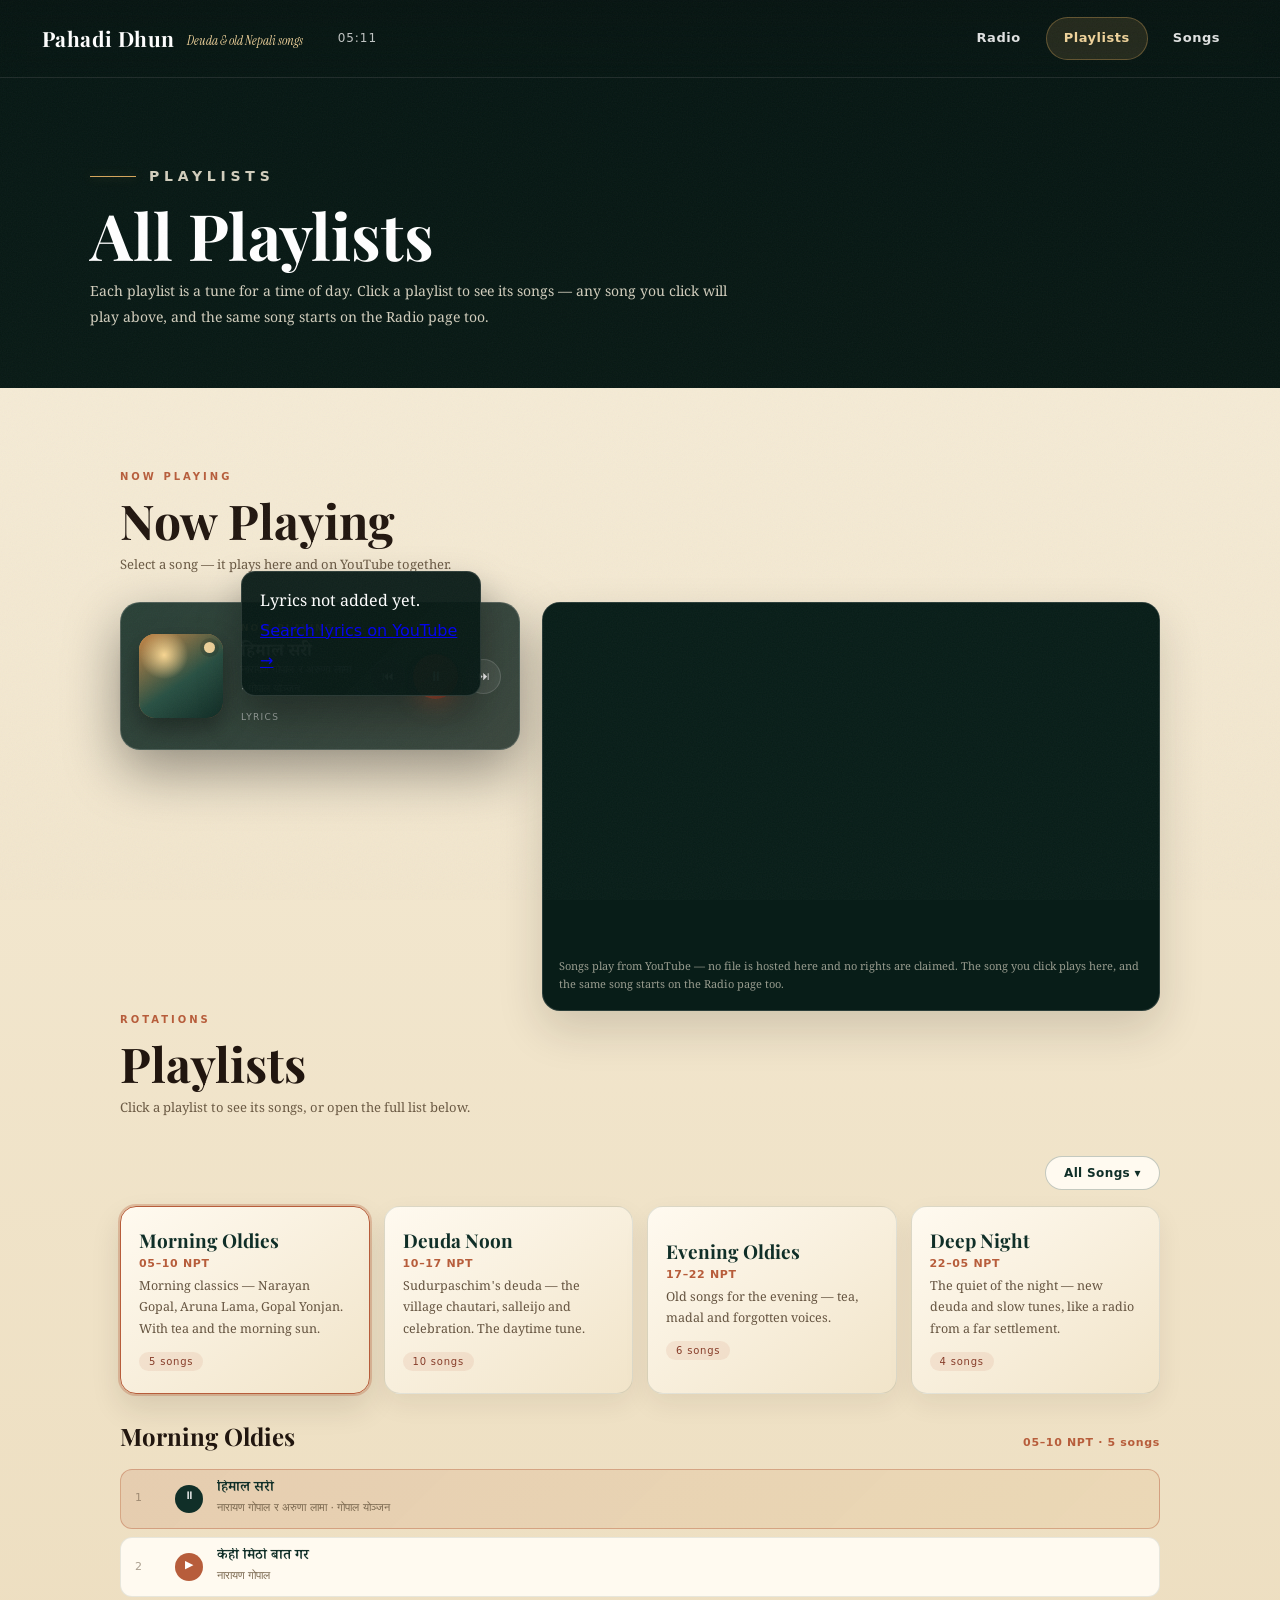
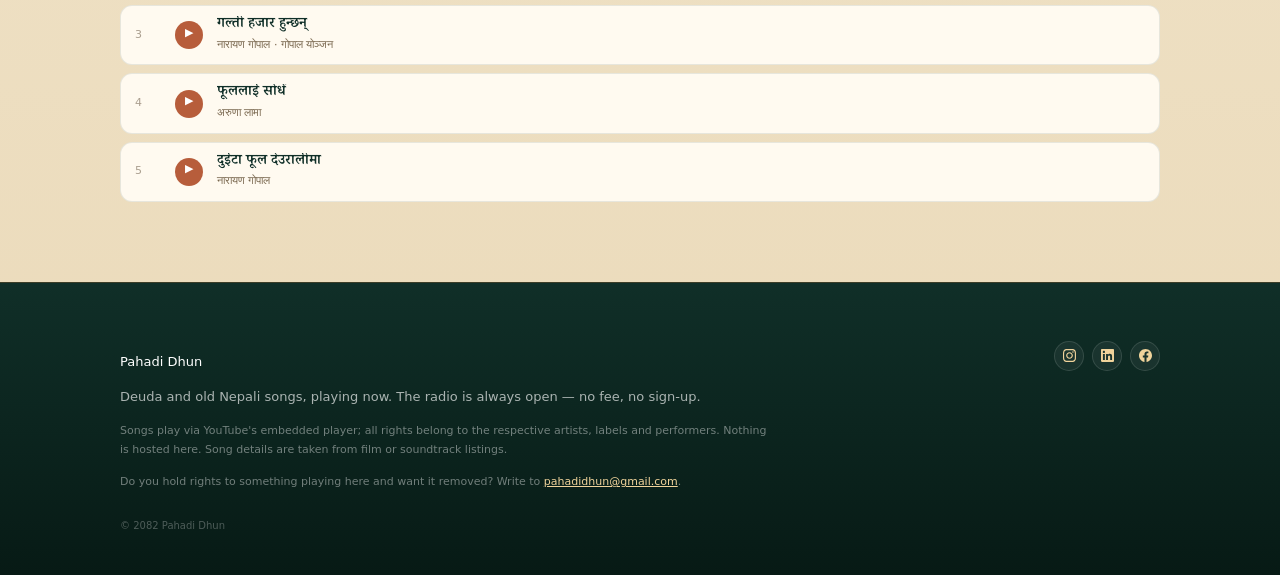
==== commit 7c197321: "Remove online counter; update mobile/resume/progress fixes" ====
--- a/playlists.html
+++ b/playlists.html
@@ -370,7 +370,6 @@
   </a>
   <div class="topbar-meta">
     <span class="clock" id="clock">--:--</span>
-    <span class="online" id="online">— online</span>
   </div>
   <nav class="topnav">
     <a href="index.html#radio">Radio</a>
--- a/styles.css
+++ b/styles.css
@@ -297,39 +297,6 @@
   letter-spacing: .08em;
 }
 
-.online::before {
-
-  content: "";
-
-  display: inline-block;
-
-  width: 7px;
-  height: 7px;
-
-  margin-right: 6px;
-
-  border-radius: 50%;
-
-  background: #e2ad63;
-
-  box-shadow:
-    0 0 12px rgba(226,173,99,.9);
-
-  animation:
-    onlinePulse 2s infinite;
-}
-
-@keyframes onlinePulse {
-
-  0%,100% {
-    opacity: 1;
-  }
-
-  50% {
-    opacity: .4;
-  }
-}
-
 
 /* =========================================================
    HERO
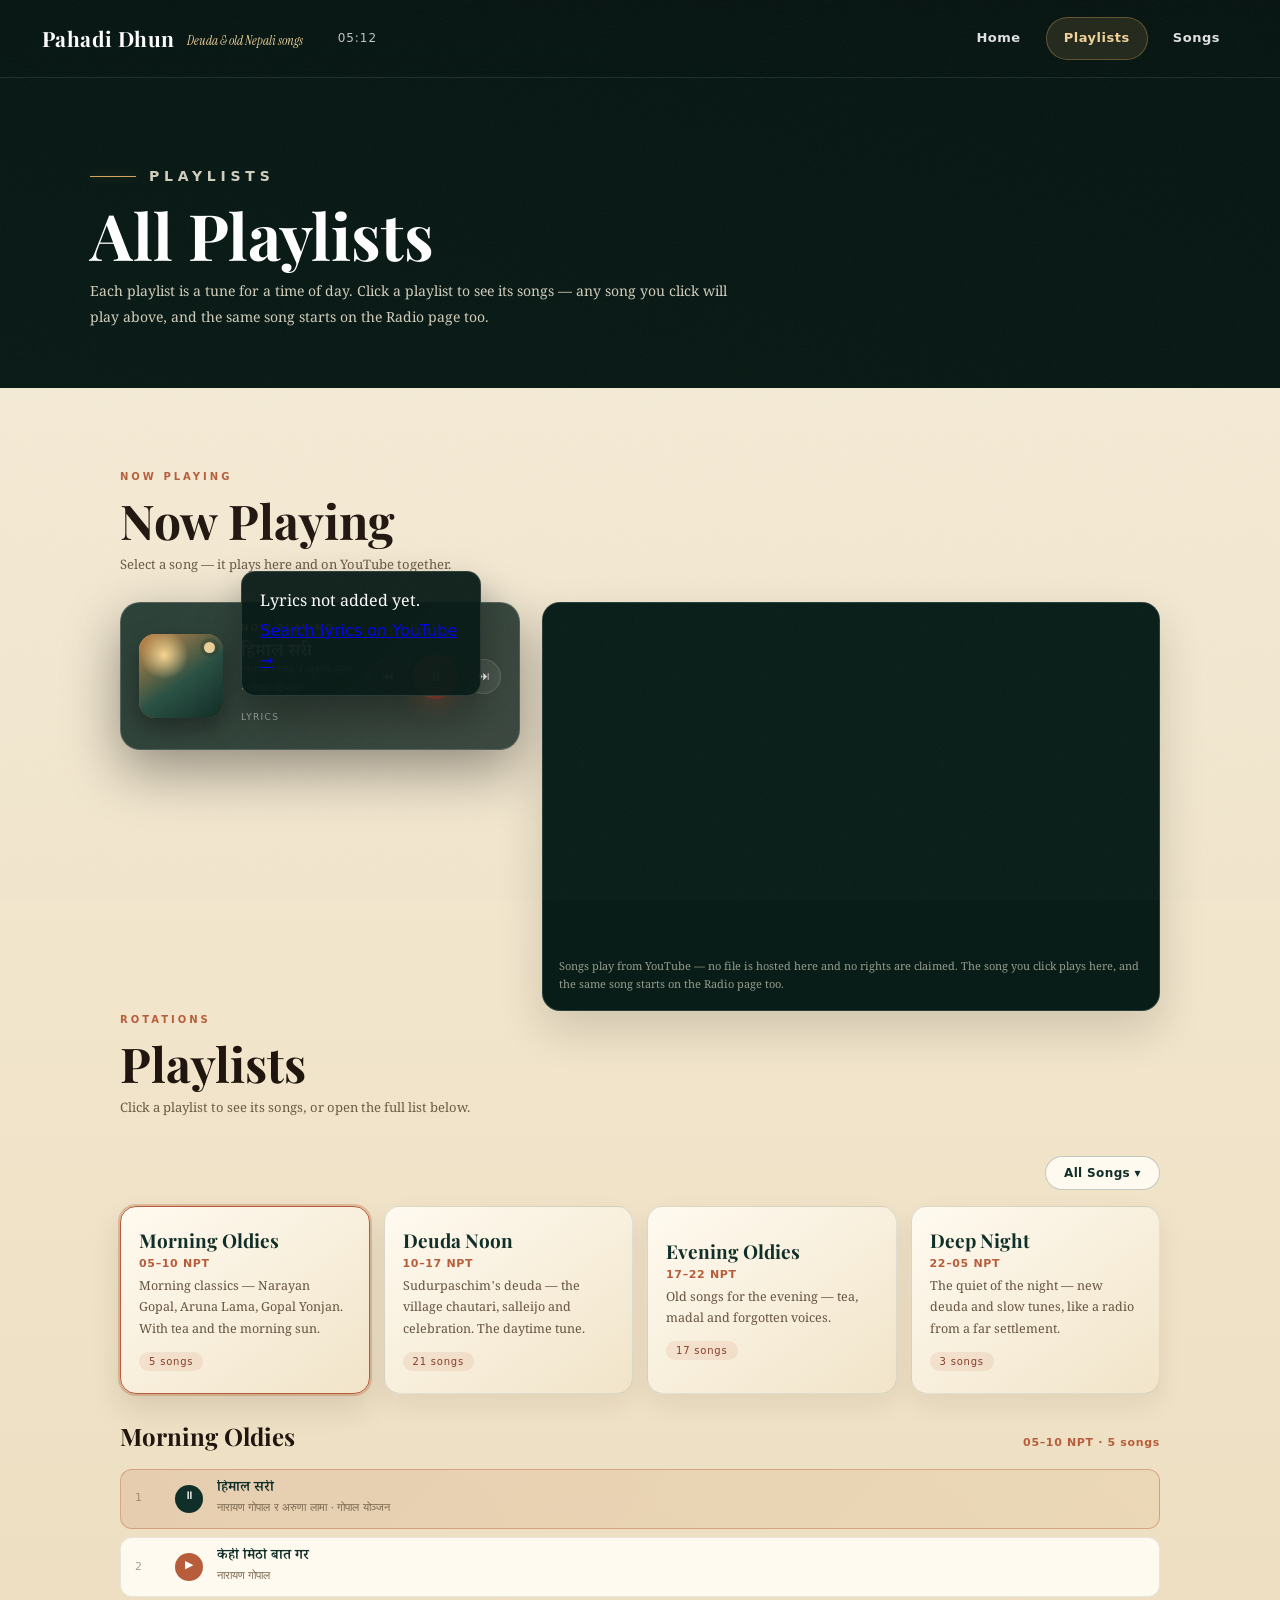
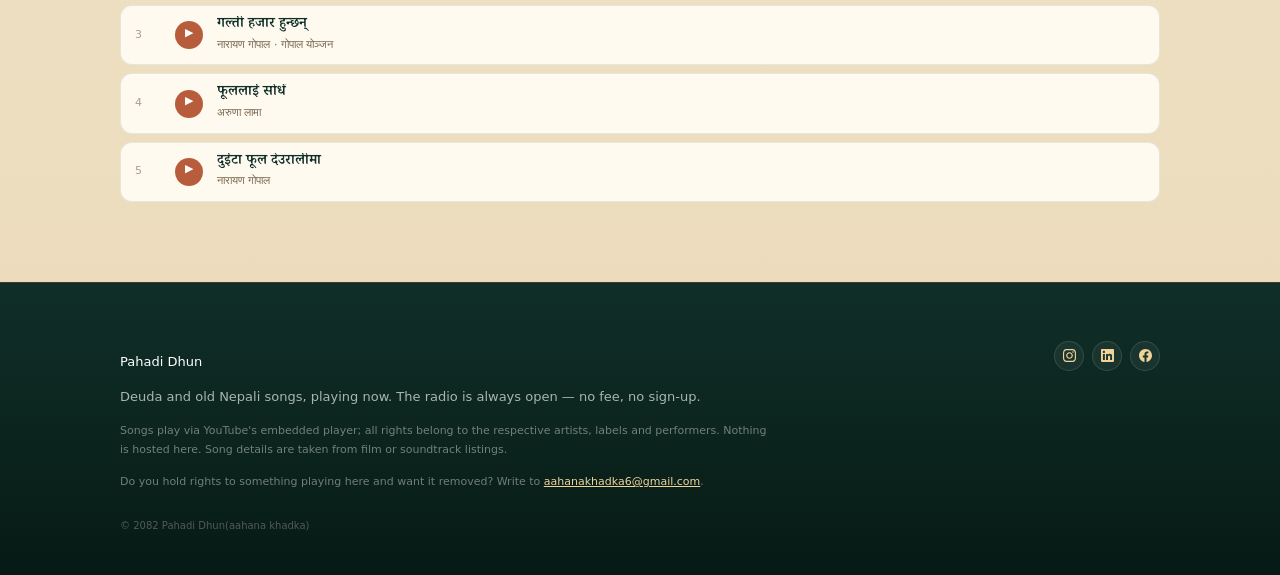
==== commit c932bc08: "Add 11 new deuda songs; update playlists footer/brand links" ====
--- a/playlists.html
+++ b/playlists.html
@@ -364,7 +364,7 @@
 <body>
 
 <header class="topbar">
-  <a class="brand" href="index.html#radio">
+  <a class="brand" href="index.html#Home">
     <span class="brand-mark" aria-hidden="true">Pahadi Dhun</span>
     <span class="brand-en">Deuda &amp; old Nepali songs</span>
   </a>
@@ -372,7 +372,7 @@
     <span class="clock" id="clock">--:--</span>
   </div>
   <nav class="topnav">
-    <a href="index.html#radio">Radio</a>
+    <a href="index.html#radio">Home</a>
     <a href="playlists.html" class="active">Playlists</a>
     <a href="playlists.html#songs">Songs</a>
   </nav>
@@ -451,8 +451,8 @@
       </a>
     </div>
     <p class="small">Songs play via YouTube's embedded player; all rights belong to the respective artists, labels and performers. Nothing is hosted here. Song details are taken from film or soundtrack listings.</p>
-    <p class="small">Do you hold rights to something playing here and want it removed? Write to <a href="mailto:pahadidhun@gmail.com">pahadidhun@gmail.com</a>.</p>
-    <p class="tiny">© 2082 Pahadi Dhun</p>
+    <p class="small">Do you hold rights to something playing here and want it removed? Write to <a href="mailto:aahanakhadka6@gmail.com">aahanakhadka6@gmail.com</a>.</p>
+    <p class="tiny">© 2082 Pahadi Dhun(aahana khadka)</p>
   </div>
 </footer>
 
